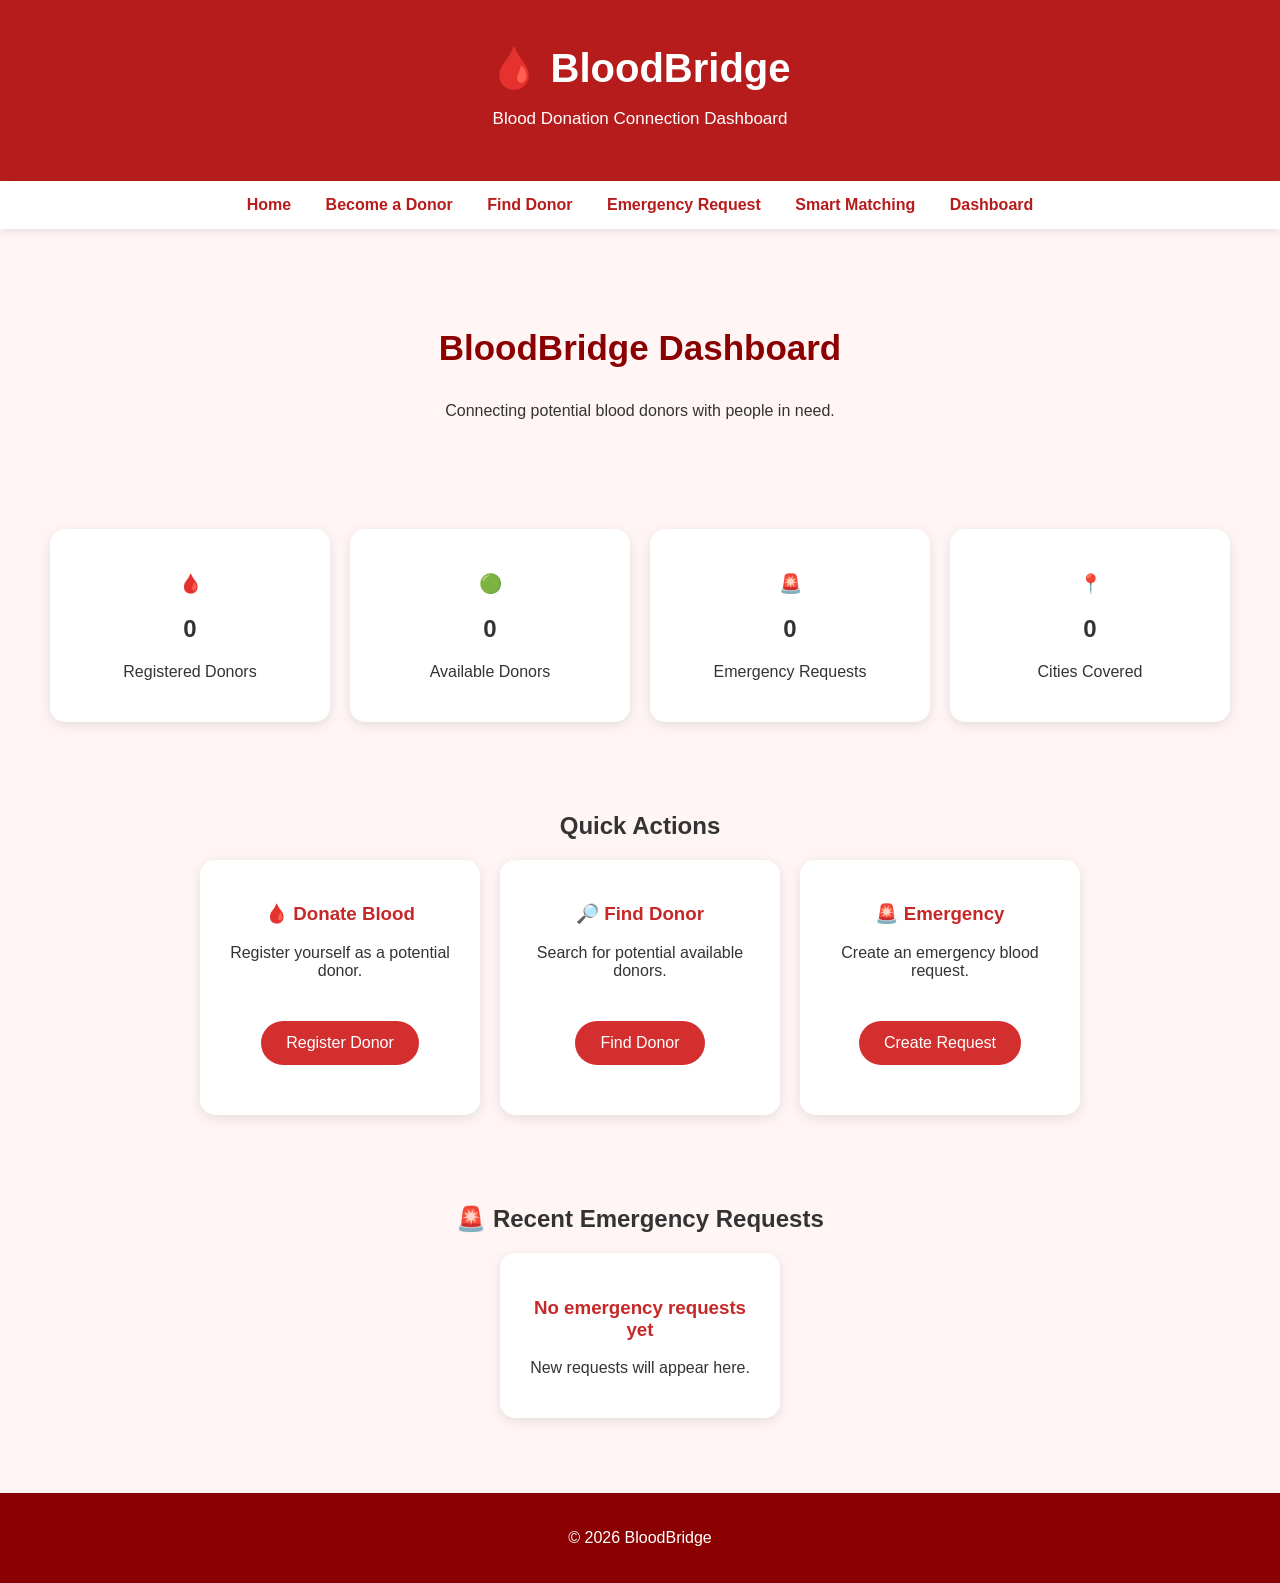
==== dashboard.html @ d3eb9db5 "Add dashboard.html for BloodBridge application This file contains the HTML structure for the BloodBr" ====
<!DOCTYPE html>
<html lang="en">

<head>

    <meta charset="UTF-8">

    <meta name="viewport" content="width=device-width, initial-scale=1.0">

    <title>Dashboard | BloodBridge</title>

    <link rel="stylesheet" href="style.css">

</head>

<body>

<header>

    <h1>🩸 BloodBridge</h1>

    <p>Blood Donation Connection Dashboard</p>

</header>


<nav>

    <a href="index.html">Home</a>

    <a href="register.html">Become a Donor</a>

    <a href="search.html">Find Donor</a>

    <a href="request.html">Emergency Request</a>

    <a href="matching.html">Smart Matching</a>

    <a href="dashboard.html">Dashboard</a>

</nav>


<section class="hero">

    <h2>BloodBridge Dashboard</h2>

    <p>
        Connecting potential blood donors with people in need.
    </p>

</section>


<!-- STATISTICS -->

<section>

    <div class="cards">

        <div class="card">

            <h3>🩸</h3>

            <h2 id="totalDonors">
                0
            </h2>

            <p>
                Registered Donors
            </p>

        </div>


        <div class="card">

            <h3>🟢</h3>

            <h2 id="availableDonors">
                0
            </h2>

            <p>
                Available Donors
            </p>

        </div>


        <div class="card">

            <h3>🚨</h3>

            <h2 id="totalRequests">
                0
            </h2>

            <p>
                Emergency Requests
            </p>

        </div>


        <div class="card">

            <h3>📍</h3>

            <h2 id="totalCities">
                0
            </h2>

            <p>
                Cities Covered
            </p>

        </div>

    </div>

</section>



<!-- QUICK ACTIONS -->

<section>

    <h2>
        Quick Actions
    </h2>


    <div class="cards">

        <div class="card">

            <h3>
                🩸 Donate Blood
            </h3>

            <p>
                Register yourself as a potential donor.
            </p>

            <a class="button"
               href="register.html">

                Register Donor

            </a>

        </div>



        <div class="card">

            <h3>
                🔎 Find Donor
            </h3>

            <p>
                Search for potential available donors.
            </p>

            <a class="button"
               href="search.html">

                Find Donor

            </a>

        </div>



        <div class="card">

            <h3>
                🚨 Emergency
            </h3>

            <p>
                Create an emergency blood request.
            </p>

            <a class="button"
               href="request.html">

                Create Request

            </a>

        </div>

    </div>

</section>



<!-- RECENT REQUESTS -->

<section>

    <h2>
        🚨 Recent Emergency Requests
    </h2>

    <div id="recentRequests"
         class="cards">

    </div>

</section>



<footer>

    <p>
        © 2026 BloodBridge
    </p>

</footer>



<script>


// Get donor data

const donors =
    JSON.parse(
        localStorage.getItem(
            "bloodbridgeDonors"
        )
    ) || [];



// Get emergency requests

const requests =
    JSON.parse(
        localStorage.getItem(
            "bloodbridgeRequests"
        )
    ) || [];



// Total donors

document.getElementById(
    "totalDonors"
).textContent =
    donors.length;



// Available donors

const available =
    donors.filter(function(donor) {

        return donor.availability ===
            "Available";

    });



document.getElementById(
    "availableDonors"
).textContent =
    available.length;



// Total requests

document.getElementById(
    "totalRequests"
).textContent =
    requests.length;



// Find unique cities

const cities =
    new Set();



donors.forEach(function(donor) {

    if (donor.city) {

        cities.add(
            donor.city
        );

    }

});



document.getElementById(
    "totalCities"
).textContent =
    cities.size;



// Recent requests

const recent =
    document.getElementById(
        "recentRequests"
    );



if (requests.length === 0) {

    recent.innerHTML = `

        <div class="card">

            <h3>
                No emergency requests yet
            </h3>

            <p>
                New requests will appear here.
            </p>

        </div>

    `;

}


else {

    requests
        .slice(-5)
        .reverse()
        .forEach(function(request) {

            recent.innerHTML += `

                <div class="card">

                    <h3>
                        🚨 ${request.bloodGroup}
                        Blood Required
                    </h3>

                    <p>
                        <strong>
                            Location:
                        </strong>

                        ${request.city},
                        ${request.state}

                    </p>

                    <p>
                        <strong>
                            Hospital:
                        </strong>

                        ${request.hospital}
                    </p>

                    <p>
                        <strong>
                            Units:
                        </strong>

                        ${request.units}
                    </p>

                    <p>
                        <strong>
                            Urgency:
                        </strong>

                        ${request.urgency}
                    </p>

                </div>

            `;

        });

}

</script>


</body>

</html>
---- style.css ----
* {
    box-sizing: border-box;
}

body {
    margin: 0;
    font-family: Arial, sans-serif;
    background: #fff5f5;
    color: #333;
}


/* HEADER */

header {
    background: #b71c1c;
    color: white;
    text-align: center;
    padding: 35px 20px;
}

header h1 {
    font-size: 40px;
    margin: 10px;
}

header p {
    font-size: 17px;
}


/* NAVIGATION */

nav {
    background: white;
    padding: 15px;
    text-align: center;
    box-shadow: 0 2px 8px rgba(0, 0, 0, 0.1);
}

nav a {
    text-decoration: none;
    color: #b71c1c;
    margin: 0 15px;
    font-weight: bold;
}

nav a:hover {
    color: #8b0000;
}


/* HOME HERO */

.hero {
    text-align: center;
    padding: 70px 20px;
}

.hero h2 {
    font-size: 35px;
    color: #8b0000;
}

.hero p {
    max-width: 600px;
    margin: auto;
    line-height: 1.7;
}


/* BUTTON */

.button {
    display: inline-block;
    margin: 25px 8px;
    padding: 13px 25px;
    background: #d32f2f;
    color: white;
    text-decoration: none;
    border-radius: 25px;
    border: none;
    cursor: pointer;
}

.button:hover {
    background: #8b0000;
}


/* CARDS */

section {
    padding: 35px 20px;
    text-align: center;
}

.cards {
    display: flex;
    justify-content: center;
    gap: 20px;
    flex-wrap: wrap;
}

.card {
    background: white;
    width: 280px;
    padding: 25px;
    border-radius: 15px;

    box-shadow:
        0 3px 12px rgba(0, 0, 0, 0.1);
}

.card h3 {
    color: #c62828;
}


/* REGISTRATION FORM */

.form-section {
    max-width: 650px;
    margin: 50px auto;
    padding: 35px;

    background: white;

    border-radius: 18px;

    box-shadow:
        0 4px 15px rgba(0, 0, 0, 0.12);
}

.form-section h2 {
    color: #b71c1c;
    text-align: center;
    font-size: 28px;
}

.form-intro {
    text-align: center;
    color: #666;
    margin-bottom: 25px;
}


/* FORM */

form {
    display: flex;
    flex-direction: column;
}

label {
    margin-top: 18px;
    margin-bottom: 7px;
    font-weight: bold;
    color: #444;
}

input,
select {
    width: 100%;

    padding: 13px;

    border: 1px solid #ccc;

    border-radius: 8px;

    font-size: 16px;

    background: white;
}

input:focus,
select:focus {
    outline: none;

    border-color: #d32f2f;

    box-shadow:
        0 0 0 2px rgba(211, 47, 47, 0.1);
}


/* SUBMIT BUTTON */

button {
    margin-top: 30px;

    padding: 14px;

    border: none;

    border-radius: 25px;

    background: #d32f2f;

    color: white;

    font-size: 16px;

    font-weight: bold;

    cursor: pointer;
}

button:hover {
    background: #8b0000;
}


/* FOOTER */

footer {
    background: #8b0000;

    color: white;

    text-align: center;

    padding: 20px;

    margin-top: 40px;
}


/* MOBILE */

@media (max-width: 600px) {

    header h1 {
        font-size: 30px;
    }

    nav a {
        display: block;

        margin: 10px 0;
    }

    .hero {
        padding: 45px 15px;
    }

    .hero h2 {
        font-size: 27px;
    }

    .form-section {
        margin: 25px 15px;

        padding: 25px 20px;
    }

    .button {
        display: block;

        margin: 15px auto;

        max-width: 250px;
    }
    }
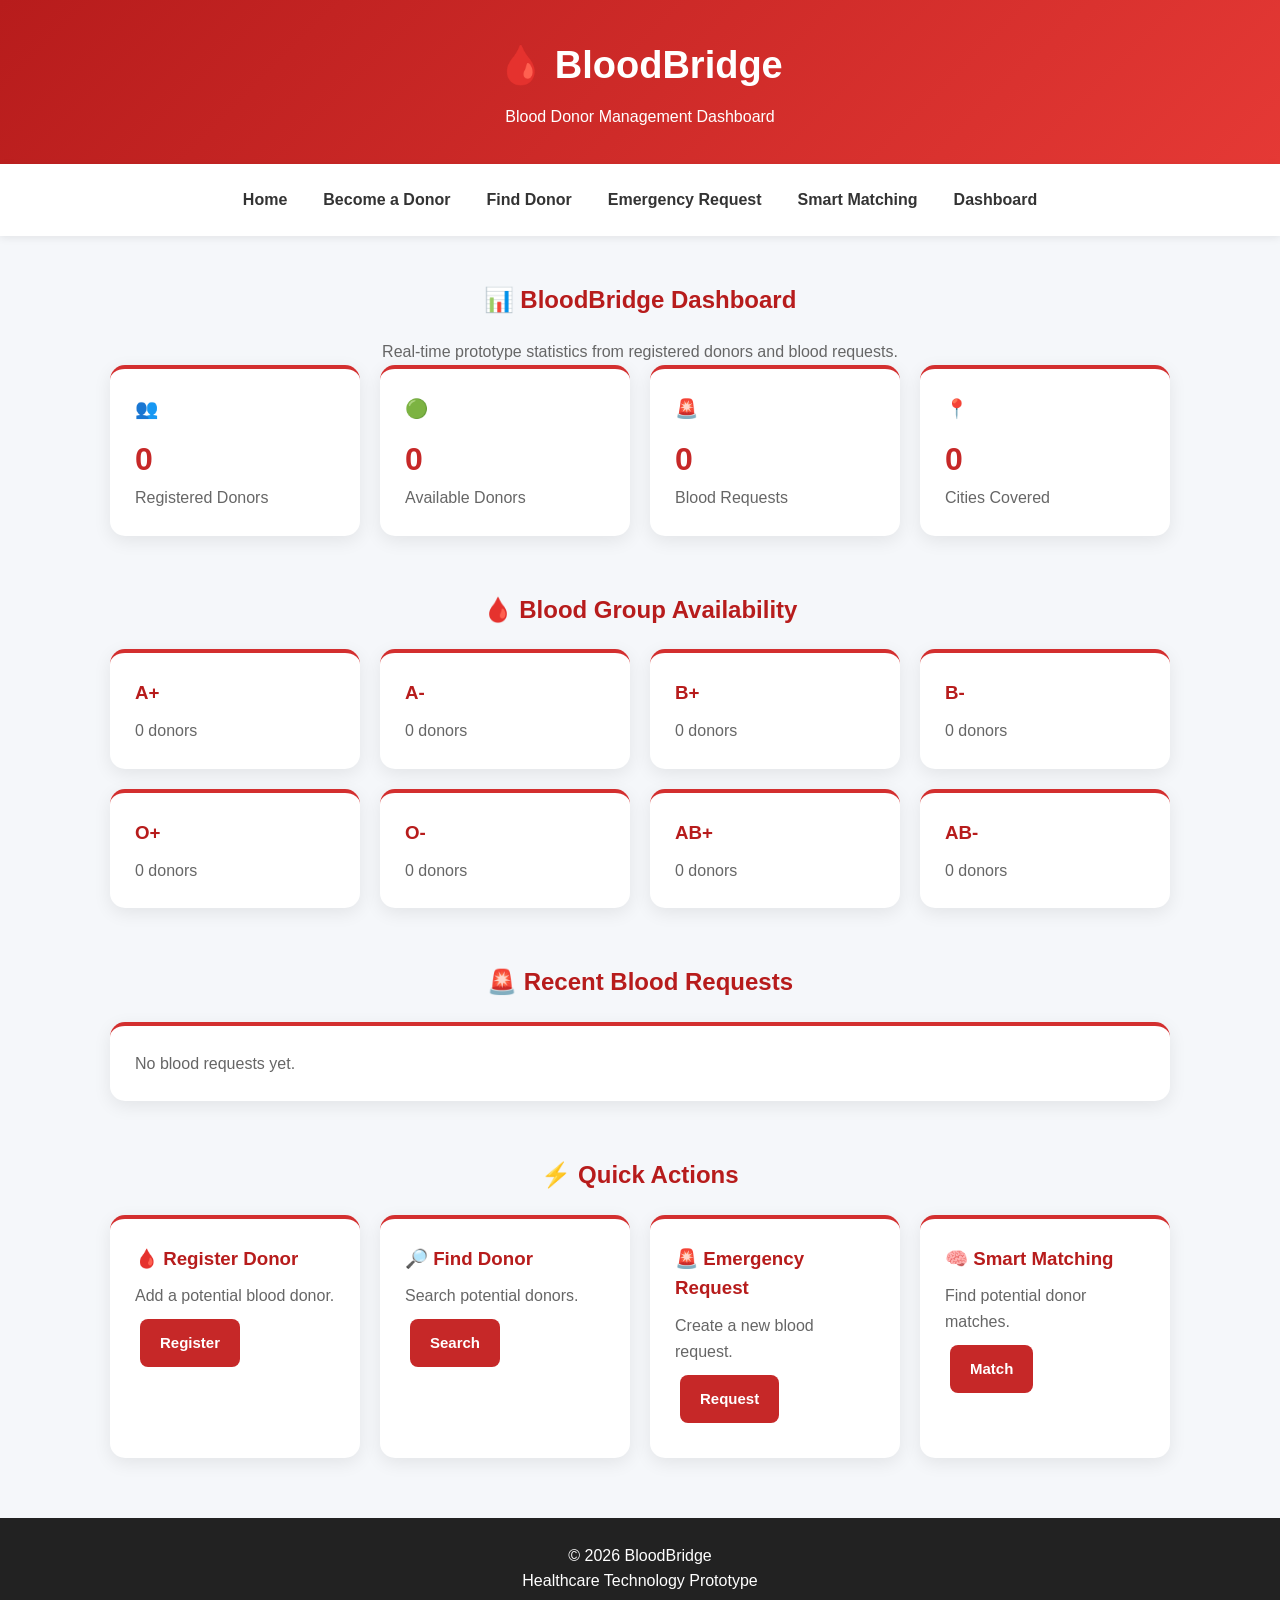
==== commit f7afc8ec: "Refactor dashboard layout and content Updated titles, navigation links, and section headings for cla" ====
--- a/dashboard.html
+++ b/dashboard.html
@@ -5,62 +5,90 @@
 
     <meta charset="UTF-8">
 
-    <meta name="viewport" content="width=device-width, initial-scale=1.0">
-
-    <title>Dashboard | BloodBridge</title>
-
-    <link rel="stylesheet" href="style.css">
+    <meta name="viewport"
+          content="width=device-width, initial-scale=1.0">
+
+    <title>BloodBridge | Dashboard</title>
+
+    <link rel="stylesheet"
+          href="style.css">
 
 </head>
 
+
 <body>
 
+
+<!-- HEADER -->
+
 <header>
 
     <h1>🩸 BloodBridge</h1>
 
-    <p>Blood Donation Connection Dashboard</p>
+    <p>
+        Blood Donor Management Dashboard
+    </p>
 
 </header>
 
 
+
+<!-- NAVIGATION -->
+
 <nav>
 
     <a href="index.html">Home</a>
 
-    <a href="register.html">Become a Donor</a>
-
-    <a href="search.html">Find Donor</a>
-
-    <a href="request.html">Emergency Request</a>
-
-    <a href="matching.html">Smart Matching</a>
-
-    <a href="dashboard.html">Dashboard</a>
+    <a href="register.html">
+        Become a Donor
+    </a>
+
+    <a href="search.html">
+        Find Donor
+    </a>
+
+    <a href="request.html">
+        Emergency Request
+    </a>
+
+    <a href="matching.html">
+        Smart Matching
+    </a>
+
+    <a href="dashboard.html">
+        Dashboard
+    </a>
 
 </nav>
 
 
-<section class="hero">
-
-    <h2>BloodBridge Dashboard</h2>
-
-    <p>
-        Connecting potential blood donors with people in need.
+
+<!-- DASHBOARD -->
+
+<section>
+
+    <h2>
+        📊 BloodBridge Dashboard
+    </h2>
+
+
+    <p style="text-align:center; color:#666;">
+        Real-time prototype statistics
+        from registered donors and blood requests.
     </p>
 
-</section>
-
-
-<!-- STATISTICS -->
-
-<section>
+
+
+    <!-- STATISTICS -->
 
     <div class="cards">
 
-        <div class="card">
-
-            <h3>🩸</h3>
+
+        <div class="card">
+
+            <h3>
+                👥
+            </h3>
 
             <h2 id="totalDonors">
                 0
@@ -73,9 +101,12 @@
         </div>
 
 
-        <div class="card">
-
-            <h3>🟢</h3>
+
+        <div class="card">
+
+            <h3>
+                🟢
+            </h3>
 
             <h2 id="availableDonors">
                 0
@@ -88,24 +119,30 @@
         </div>
 
 
-        <div class="card">
-
-            <h3>🚨</h3>
+
+        <div class="card">
+
+            <h3>
+                🚨
+            </h3>
 
             <h2 id="totalRequests">
                 0
             </h2>
 
             <p>
-                Emergency Requests
-            </p>
-
-        </div>
-
-
-        <div class="card">
-
-            <h3>📍</h3>
+                Blood Requests
+            </p>
+
+        </div>
+
+
+
+        <div class="card">
+
+            <h3>
+                📍
+            </h3>
 
             <h2 id="totalCities">
                 0
@@ -123,31 +160,184 @@
 
 
 
+<!-- BLOOD GROUP STATISTICS -->
+
+<section>
+
+    <h2>
+        🩸 Blood Group Availability
+    </h2>
+
+
+    <div class="cards">
+
+
+        <div class="card">
+
+            <h3>
+                A+
+            </h3>
+
+            <p id="aPositive">
+                0 donors
+            </p>
+
+        </div>
+
+
+
+        <div class="card">
+
+            <h3>
+                A-
+            </h3>
+
+            <p id="aNegative">
+                0 donors
+            </p>
+
+        </div>
+
+
+
+        <div class="card">
+
+            <h3>
+                B+
+            </h3>
+
+            <p id="bPositive">
+                0 donors
+            </p>
+
+        </div>
+
+
+
+        <div class="card">
+
+            <h3>
+                B-
+            </h3>
+
+            <p id="bNegative">
+                0 donors
+            </p>
+
+        </div>
+
+
+
+        <div class="card">
+
+            <h3>
+                O+
+            </h3>
+
+            <p id="oPositive">
+                0 donors
+            </p>
+
+        </div>
+
+
+
+        <div class="card">
+
+            <h3>
+                O-
+            </h3>
+
+            <p id="oNegative">
+                0 donors
+            </p>
+
+        </div>
+
+
+
+        <div class="card">
+
+            <h3>
+                AB+
+            </h3>
+
+            <p id="abPositive">
+                0 donors
+            </p>
+
+        </div>
+
+
+
+        <div class="card">
+
+            <h3>
+                AB-
+            </h3>
+
+            <p id="abNegative">
+                0 donors
+            </p>
+
+        </div>
+
+    </div>
+
+</section>
+
+
+
+<!-- RECENT REQUESTS -->
+
+<section>
+
+    <h2>
+        🚨 Recent Blood Requests
+    </h2>
+
+    <div id="recentRequests">
+
+        <div class="card">
+
+            <p>
+                No blood requests yet.
+            </p>
+
+        </div>
+
+    </div>
+
+</section>
+
+
+
 <!-- QUICK ACTIONS -->
 
 <section>
 
     <h2>
-        Quick Actions
+        ⚡ Quick Actions
     </h2>
 
 
     <div class="cards">
 
-        <div class="card">
-
-            <h3>
-                🩸 Donate Blood
-            </h3>
-
-            <p>
-                Register yourself as a potential donor.
+
+        <div class="card">
+
+            <h3>
+                🩸 Register Donor
+            </h3>
+
+            <p>
+                Add a potential blood donor.
             </p>
 
             <a class="button"
                href="register.html">
 
-                Register Donor
+                Register
 
             </a>
 
@@ -162,13 +352,13 @@
             </h3>
 
             <p>
-                Search for potential available donors.
+                Search potential donors.
             </p>
 
             <a class="button"
                href="search.html">
 
-                Find Donor
+                Search
 
             </a>
 
@@ -179,44 +369,50 @@
         <div class="card">
 
             <h3>
-                🚨 Emergency
-            </h3>
-
-            <p>
-                Create an emergency blood request.
+                🚨 Emergency Request
+            </h3>
+
+            <p>
+                Create a new blood request.
             </p>
 
             <a class="button"
                href="request.html">
 
-                Create Request
+                Request
 
             </a>
 
         </div>
 
+
+
+        <div class="card">
+
+            <h3>
+                🧠 Smart Matching
+            </h3>
+
+            <p>
+                Find potential donor matches.
+            </p>
+
+            <a class="button"
+               href="matching.html">
+
+                Match
+
+            </a>
+
+        </div>
+
     </div>
 
 </section>
 
 
 
-<!-- RECENT REQUESTS -->
-
-<section>
-
-    <h2>
-        🚨 Recent Emergency Requests
-    </h2>
-
-    <div id="recentRequests"
-         class="cards">
-
-    </div>
-
-</section>
-
-
+<!-- FOOTER -->
 
 <footer>
 
@@ -224,121 +420,134 @@
         © 2026 BloodBridge
     </p>
 
+    <p>
+        Healthcare Technology Prototype
+    </p>
+
 </footer>
 
 
 
+<!-- JAVASCRIPT -->
+
 <script>
 
 
-// Get donor data
+/* GET DATA */
 
 const donors =
     JSON.parse(
-        localStorage.getItem(
-            "bloodbridgeDonors"
-        )
+        localStorage.getItem("bloodbridgeDonors")
     ) || [];
 
-
-
-// Get emergency requests
 
 const requests =
     JSON.parse(
-        localStorage.getItem(
-            "bloodbridgeRequests"
-        )
+        localStorage.getItem("bloodbridgeRequests")
     ) || [];
 
 
 
-// Total donors
-
-document.getElementById(
-    "totalDonors"
-).textContent =
-    donors.length;
-
-
-
-// Available donors
+/* BASIC STATISTICS */
+
+document.getElementById("totalDonors")
+    .textContent = donors.length;
+
 
 const available =
-    donors.filter(function(donor) {
-
-        return donor.availability ===
-            "Available";
-
-    });
-
-
-
-document.getElementById(
-    "availableDonors"
-).textContent =
-    available.length;
-
-
-
-// Total requests
-
-document.getElementById(
-    "totalRequests"
-).textContent =
-    requests.length;
-
-
-
-// Find unique cities
-
-const cities =
-    new Set();
-
-
-
-donors.forEach(function(donor) {
+    donors.filter(
+        donor =>
+        donor.availability === "Available"
+    );
+
+
+document.getElementById("availableDonors")
+    .textContent = available.length;
+
+
+document.getElementById("totalRequests")
+    .textContent = requests.length;
+
+
+
+/* UNIQUE CITIES */
+
+const cities = new Set();
+
+
+donors.forEach(donor => {
 
     if (donor.city) {
 
-        cities.add(
-            donor.city
-        );
+        cities.add(donor.city);
 
     }
 
 });
 
 
-
-document.getElementById(
-    "totalCities"
-).textContent =
-    cities.size;
-
-
-
-// Recent requests
-
-const recent =
+document.getElementById("totalCities")
+    .textContent = cities.size;
+
+
+
+/* BLOOD GROUP COUNTS */
+
+const groups = {
+
+    "A+": "aPositive",
+    "A-": "aNegative",
+
+    "B+": "bPositive",
+    "B-": "bNegative",
+
+    "O+": "oPositive",
+    "O-": "oNegative",
+
+    "AB+": "abPositive",
+    "AB-": "abNegative"
+
+};
+
+
+
+Object.keys(groups).forEach(group => {
+
+    const count =
+        donors.filter(
+            donor =>
+            donor.bloodGroup === group
+        ).length;
+
+    document.getElementById(
+        groups[group]
+    ).textContent =
+        count + " donor" +
+        (count !== 1 ? "s" : "");
+
+});
+
+
+
+/* RECENT REQUESTS */
+
+const requestContainer =
     document.getElementById(
         "recentRequests"
     );
 
 
+requestContainer.innerHTML = "";
+
 
 if (requests.length === 0) {
 
-    recent.innerHTML = `
-
-        <div class="card">
-
-            <h3>
-                No emergency requests yet
-            </h3>
-
-            <p>
-                New requests will appear here.
+    requestContainer.innerHTML = `
+
+        <div class="card">
+
+            <p>
+                No blood requests yet.
             </p>
 
         </div>
@@ -350,59 +559,75 @@
 
 else {
 
-    requests
-        .slice(-5)
-        .reverse()
-        .forEach(function(request) {
-
-            recent.innerHTML += `
-
-                <div class="card">
-
-                    <h3>
-                        🚨 ${request.bloodGroup}
-                        Blood Required
-                    </h3>
-
-                    <p>
-                        <strong>
-                            Location:
-                        </strong>
-
-                        ${request.city},
-                        ${request.state}
-
-                    </p>
-
-                    <p>
-                        <strong>
-                            Hospital:
-                        </strong>
-
-                        ${request.hospital}
-                    </p>
-
-                    <p>
-                        <strong>
-                            Units:
-                        </strong>
-
-                        ${request.units}
-                    </p>
-
-                    <p>
-                        <strong>
-                            Urgency:
-                        </strong>
-
-                        ${request.urgency}
-                    </p>
-
-                </div>
-
-            `;
-
-        });
+    const recent =
+        requests.slice(-5).reverse();
+
+
+    recent.forEach(request => {
+
+        const card =
+            document.createElement("div");
+
+        card.className = "card";
+
+
+        card.innerHTML = `
+
+            <h3>
+                🚨 ${request.patientName || "Blood Request"}
+            </h3>
+
+            <p>
+                <strong>
+                    Blood Group:
+                </strong>
+
+                ${request.bloodGroup}
+            </p>
+
+
+            <p>
+                <strong>
+                    Location:
+                </strong>
+
+                ${request.city},
+                ${request.state}
+            </p>
+
+
+            <p>
+                <strong>
+                    Hospital:
+                </strong>
+
+                ${request.hospital}
+            </p>
+
+
+            <p>
+                <strong>
+                    Units Required:
+                </strong>
+
+                ${request.units}
+            </p>
+
+
+            <p>
+                <strong>
+                    Urgency:
+                </strong>
+
+                ${request.urgency}
+            </p>
+
+        `;
+
+
+        requestContainer.appendChild(card);
+
+    });
 
 }
 
@@ -411,4 +636,4 @@
 
 </body>
 
-</html>
+        </html>
--- a/style.css
+++ b/style.css
@@ -1,229 +1,224 @@
 * {
     box-sizing: border-box;
+    margin: 0;
+    padding: 0;
 }
 
 body {
-    margin: 0;
     font-family: Arial, sans-serif;
-    background: #fff5f5;
-    color: #333;
+    background: #f5f7fa;
+    color: #222;
+    line-height: 1.6;
 }
 
 
 /* HEADER */
 
 header {
-    background: #b71c1c;
+    background: linear-gradient(135deg, #b71c1c, #e53935);
     color: white;
     text-align: center;
     padding: 35px 20px;
 }
 
 header h1 {
-    font-size: 40px;
-    margin: 10px;
+    font-size: 38px;
+    margin-bottom: 8px;
 }
 
 header p {
-    font-size: 17px;
+    font-size: 16px;
 }
 
 
 /* NAVIGATION */
 
 nav {
-    background: white;
-    padding: 15px;
-    text-align: center;
-    box-shadow: 0 2px 8px rgba(0, 0, 0, 0.1);
+    background: #ffffff;
+    display: flex;
+    justify-content: center;
+    flex-wrap: wrap;
+    gap: 8px;
+    padding: 14px;
+    box-shadow: 0 2px 8px rgba(0, 0, 0, 0.08);
 }
 
 nav a {
     text-decoration: none;
-    color: #b71c1c;
-    margin: 0 15px;
+    color: #333;
+    padding: 9px 14px;
+    border-radius: 20px;
     font-weight: bold;
 }
 
 nav a:hover {
-    color: #8b0000;
-}
-
-
-/* HOME HERO */
+    background: #ffe5e5;
+    color: #c62828;
+}
+
+
+/* HERO */
 
 .hero {
-    text-align: center;
-    padding: 70px 20px;
+    max-width: 1000px;
+    margin: 35px auto;
+    padding: 55px 25px;
+    text-align: center;
+    background: white;
+    border-radius: 18px;
+    box-shadow: 0 5px 20px rgba(0, 0, 0, 0.08);
 }
 
 .hero h2 {
-    font-size: 35px;
-    color: #8b0000;
+    font-size: 34px;
+    color: #b71c1c;
+    margin-bottom: 15px;
 }
 
 .hero p {
-    max-width: 600px;
+    max-width: 650px;
     margin: auto;
-    line-height: 1.7;
-}
-
-
-/* BUTTON */
-
-.button {
+    color: #666;
+}
+
+
+/* BUTTONS */
+
+.button,
+button {
     display: inline-block;
-    margin: 25px 8px;
-    padding: 13px 25px;
-    background: #d32f2f;
+    background: #c62828;
     color: white;
+    border: none;
+    padding: 12px 20px;
+    margin: 10px 5px;
+    border-radius: 8px;
     text-decoration: none;
-    border-radius: 25px;
-    border: none;
     cursor: pointer;
-}
-
-.button:hover {
-    background: #8b0000;
+    font-size: 15px;
+    font-weight: bold;
+}
+
+.button:hover,
+button:hover {
+    background: #8e0000;
+}
+
+
+/* SECTIONS */
+
+section {
+    max-width: 1100px;
+    margin: 35px auto;
+    padding: 10px 20px;
+}
+
+section > h2 {
+    text-align: center;
+    color: #b71c1c;
+    margin-bottom: 20px;
 }
 
 
 /* CARDS */
 
-section {
-    padding: 35px 20px;
-    text-align: center;
-}
-
 .cards {
-    display: flex;
-    justify-content: center;
+    display: grid;
+    grid-template-columns:
+        repeat(auto-fit, minmax(220px, 1fr));
+
     gap: 20px;
-    flex-wrap: wrap;
 }
 
 .card {
     background: white;
-    width: 280px;
     padding: 25px;
     border-radius: 15px;
 
     box-shadow:
-        0 3px 12px rgba(0, 0, 0, 0.1);
+        0 5px 18px rgba(0, 0, 0, 0.08);
+
+    border-top: 4px solid #d32f2f;
 }
 
 .card h3 {
-    color: #c62828;
-}
-
-
-/* REGISTRATION FORM */
+    color: #b71c1c;
+    margin-bottom: 10px;
+}
+
+.card p {
+    color: #666;
+}
+
+
+/* FORM */
 
 .form-section {
     max-width: 650px;
-    margin: 50px auto;
+    margin: 40px auto;
+    background: white;
     padding: 35px;
-
-    background: white;
-
     border-radius: 18px;
 
     box-shadow:
-        0 4px 15px rgba(0, 0, 0, 0.12);
+        0 5px 20px rgba(0, 0, 0, 0.08);
 }
 
 .form-section h2 {
     color: #b71c1c;
     text-align: center;
-    font-size: 28px;
-}
-
-.form-intro {
+    margin-bottom: 10px;
+}
+
+.form-section > p {
     text-align: center;
     color: #666;
     margin-bottom: 25px;
 }
 
 
-/* FORM */
-
-form {
-    display: flex;
-    flex-direction: column;
-}
+/* INPUTS */
 
 label {
+    display: block;
     margin-top: 18px;
-    margin-bottom: 7px;
+    margin-bottom: 6px;
     font-weight: bold;
-    color: #444;
 }
 
 input,
 select {
     width: 100%;
-
-    padding: 13px;
-
-    border: 1px solid #ccc;
-
+    padding: 12px;
+    border: 1px solid #ddd;
     border-radius: 8px;
-
-    font-size: 16px;
-
-    background: white;
+    font-size: 15px;
+    outline: none;
 }
 
 input:focus,
 select:focus {
-    outline: none;
-
     border-color: #d32f2f;
-
-    box-shadow:
-        0 0 0 2px rgba(211, 47, 47, 0.1);
-}
-
-
-/* SUBMIT BUTTON */
-
-button {
-    margin-top: 30px;
-
-    padding: 14px;
-
-    border: none;
-
-    border-radius: 25px;
-
-    background: #d32f2f;
-
+    box-shadow: 0 0 0 3px rgba(211, 47, 47, 0.1);
+}
+
+
+/* DASHBOARD NUMBERS */
+
+.card h2 {
+    font-size: 32px;
+    color: #c62828;
+}
+
+
+/* FOOTER */
+
+footer {
+    margin-top: 50px;
+    background: #222;
     color: white;
-
-    font-size: 16px;
-
-    font-weight: bold;
-
-    cursor: pointer;
-}
-
-button:hover {
-    background: #8b0000;
-}
-
-
-/* FOOTER */
-
-footer {
-    background: #8b0000;
-
-    color: white;
-
-    text-align: center;
-
-    padding: 20px;
-
-    margin-top: 40px;
+    text-align: center;
+    padding: 25px;
 }
 
 
@@ -232,34 +227,29 @@
 @media (max-width: 600px) {
 
     header h1 {
-        font-size: 30px;
+        font-size: 28px;
+    }
+
+    nav {
+        flex-direction: column;
+        align-items: stretch;
     }
 
     nav a {
-        display: block;
-
-        margin: 10px 0;
-    }
-
-    .hero {
-        padding: 45px 15px;
+        text-align: center;
     }
 
     .hero h2 {
-        font-size: 27px;
+        font-size: 25px;
     }
 
     .form-section {
-        margin: 25px 15px;
-
+        margin: 20px 15px;
         padding: 25px 20px;
     }
 
-    .button {
-        display: block;
-
-        margin: 15px auto;
-
-        max-width: 250px;
-    }
-    }
+    section {
+        padding: 10px 15px;
+    }
+
+            }
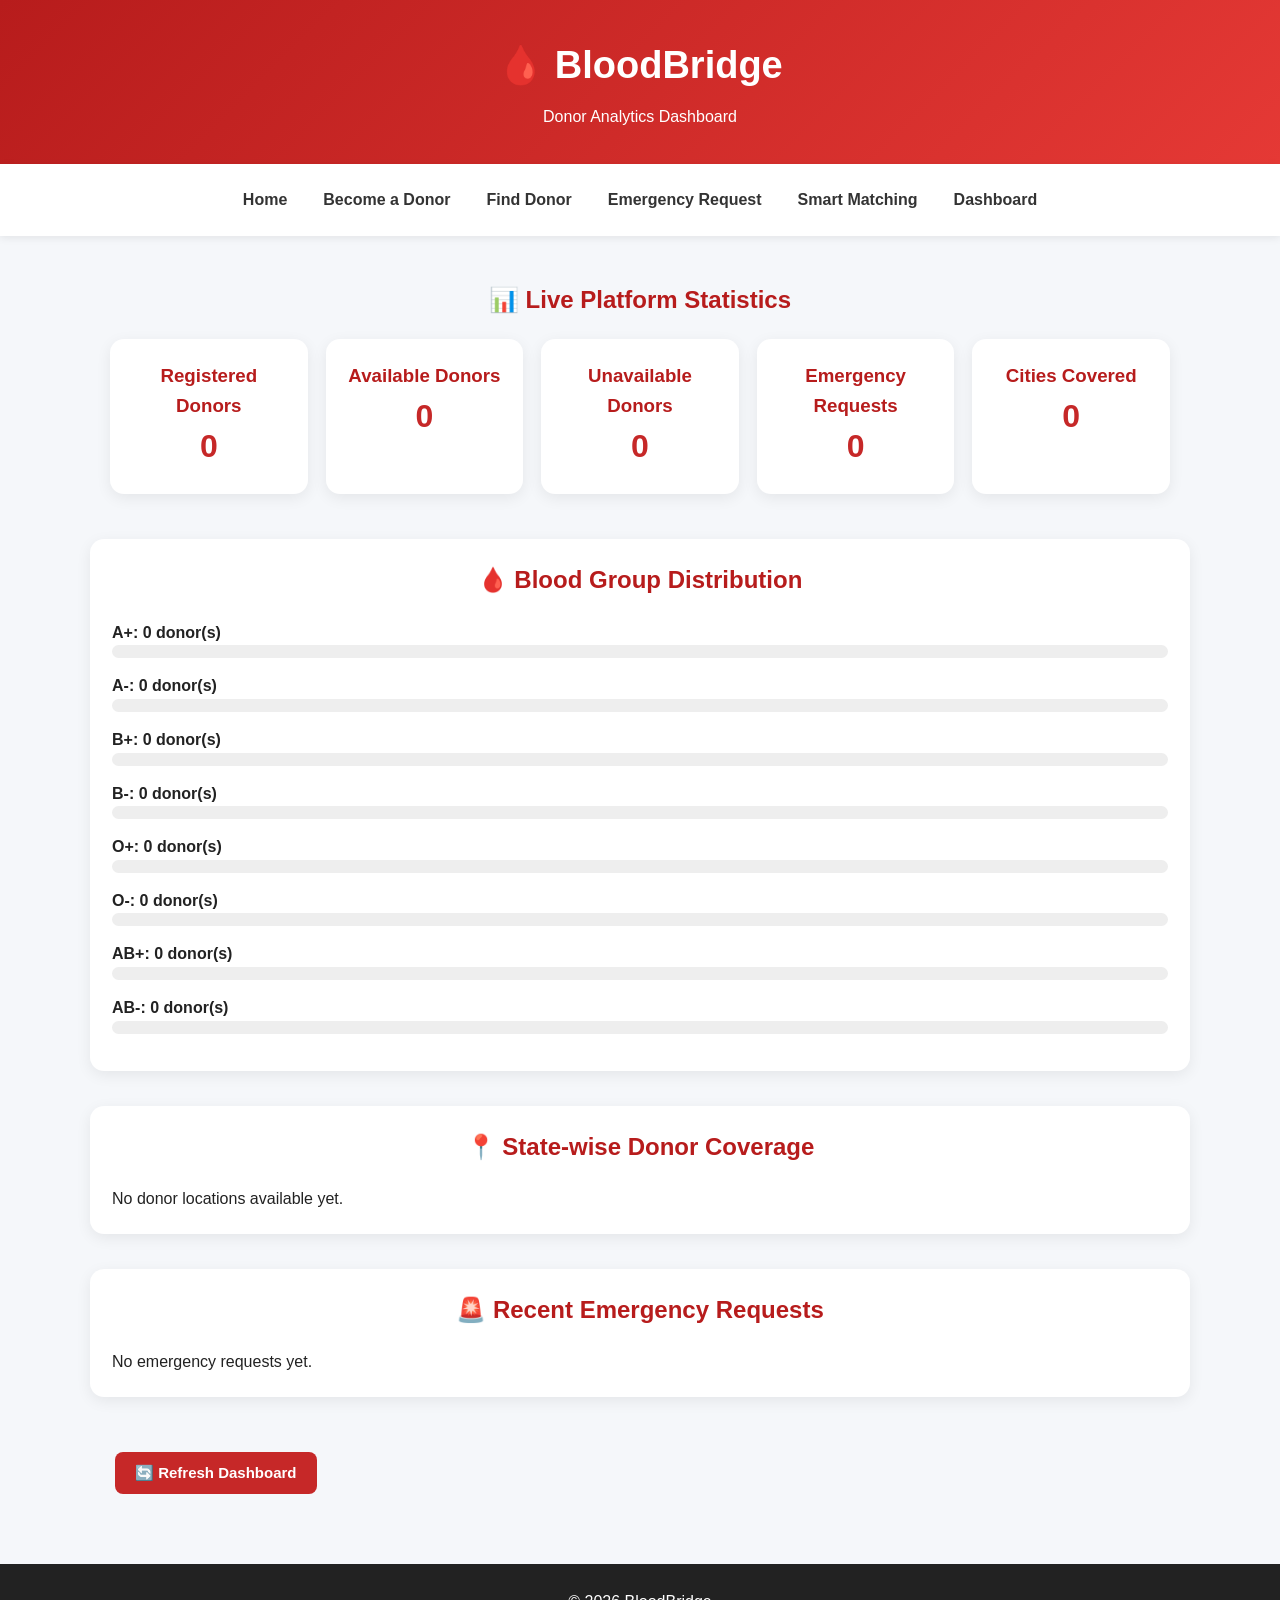
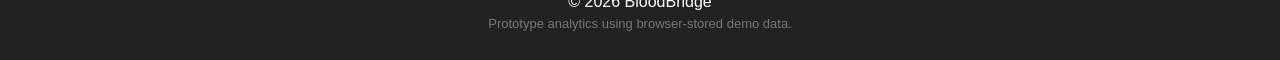
==== commit 17a292e3: "Revamp dashboard with new analytics and styles Updated the dashboard layout and added new statistics" ====
--- a/dashboard.html
+++ b/dashboard.html
@@ -1,639 +1,240 @@
+
 <!DOCTYPE html>
 <html lang="en">
-
 <head>
-
     <meta charset="UTF-8">
-
-    <meta name="viewport"
-          content="width=device-width, initial-scale=1.0">
-
-    <title>BloodBridge | Dashboard</title>
-
-    <link rel="stylesheet"
-          href="style.css">
-
+    <meta name="viewport" content="width=device-width, initial-scale=1.0">
+    <title>BloodBridge Analytics</title>
+    <link rel="stylesheet" href="style.css">
+    <style>
+        .stats-grid {
+            display: grid;
+            grid-template-columns: repeat(auto-fit,minmax(180px,1fr));
+            gap: 18px;
+        }
+        .stat-card {
+            background: white;
+            padding: 22px;
+            border-radius: 14px;
+            box-shadow: 0 4px 15px rgba(0,0,0,.07);
+            text-align: center;
+        }
+        .stat-card h3 { color: #b71c1c; }
+        .stat-number {
+            font-size: 32px;
+            font-weight: bold;
+            color: #c62828;
+        }
+        .bar-row {
+            margin: 15px 0;
+        }
+        .bar-track {
+            height: 13px;
+            background: #eee;
+            border-radius: 10px;
+            overflow: hidden;
+        }
+        .bar-fill {
+            height: 100%;
+            background: #d32f2f;
+            border-radius: 10px;
+        }
+        .analytics-card {
+            background: white;
+            padding: 22px;
+            border-radius: 14px;
+            margin-top: 22px;
+            box-shadow: 0 4px 15px rgba(0,0,0,.07);
+        }
+        .small-note {
+            color: #777;
+            font-size: 13px;
+        }
+    </style>
 </head>
 
-
 <body>
 
-
-<!-- HEADER -->
-
 <header>
-
     <h1>🩸 BloodBridge</h1>
-
-    <p>
-        Blood Donor Management Dashboard
-    </p>
-
+    <p>Donor Analytics Dashboard</p>
 </header>
 
-
-
-<!-- NAVIGATION -->
-
 <nav>
-
     <a href="index.html">Home</a>
-
-    <a href="register.html">
-        Become a Donor
-    </a>
-
-    <a href="search.html">
-        Find Donor
-    </a>
-
-    <a href="request.html">
-        Emergency Request
-    </a>
-
-    <a href="matching.html">
-        Smart Matching
-    </a>
-
-    <a href="dashboard.html">
-        Dashboard
-    </a>
-
+    <a href="register.html">Become a Donor</a>
+    <a href="search.html">Find Donor</a>
+    <a href="request.html">Emergency Request</a>
+    <a href="matching.html">Smart Matching</a>
+    <a href="dashboard.html">Dashboard</a>
 </nav>
 
-
-
-<!-- DASHBOARD -->
-
 <section>
-
-    <h2>
-        📊 BloodBridge Dashboard
-    </h2>
-
-
-    <p style="text-align:center; color:#666;">
-        Real-time prototype statistics
-        from registered donors and blood requests.
-    </p>
-
-
-
-    <!-- STATISTICS -->
-
-    <div class="cards">
-
-
-        <div class="card">
-
-            <h3>
-                👥
-            </h3>
-
-            <h2 id="totalDonors">
-                0
-            </h2>
-
-            <p>
-                Registered Donors
-            </p>
-
-        </div>
-
-
-
-        <div class="card">
-
-            <h3>
-                🟢
-            </h3>
-
-            <h2 id="availableDonors">
-                0
-            </h2>
-
-            <p>
-                Available Donors
-            </p>
-
-        </div>
-
-
-
-        <div class="card">
-
-            <h3>
-                🚨
-            </h3>
-
-            <h2 id="totalRequests">
-                0
-            </h2>
-
-            <p>
-                Blood Requests
-            </p>
-
-        </div>
-
-
-
-        <div class="card">
-
-            <h3>
-                📍
-            </h3>
-
-            <h2 id="totalCities">
-                0
-            </h2>
-
-            <p>
-                Cities Covered
-            </p>
-
+    <h2>📊 Live Platform Statistics</h2>
+
+    <div class="stats-grid">
+
+        <div class="stat-card">
+            <h3>Registered Donors</h3>
+            <div class="stat-number" id="totalDonors">0</div>
+        </div>
+
+        <div class="stat-card">
+            <h3>Available Donors</h3>
+            <div class="stat-number" id="availableDonors">0</div>
+        </div>
+
+        <div class="stat-card">
+            <h3>Unavailable Donors</h3>
+            <div class="stat-number" id="unavailableDonors">0</div>
+        </div>
+
+        <div class="stat-card">
+            <h3>Emergency Requests</h3>
+            <div class="stat-number" id="totalRequests">0</div>
+        </div>
+
+        <div class="stat-card">
+            <h3>Cities Covered</h3>
+            <div class="stat-number" id="totalCities">0</div>
         </div>
 
     </div>
-
-</section>
-
-
-
-<!-- BLOOD GROUP STATISTICS -->
+</section>
+
+<section class="analytics-card">
+    <h2>🩸 Blood Group Distribution</h2>
+    <div id="bloodChart"></div>
+</section>
+
+<section class="analytics-card">
+    <h2>📍 State-wise Donor Coverage</h2>
+    <div id="stateChart"></div>
+</section>
+
+<section class="analytics-card">
+    <h2>🚨 Recent Emergency Requests</h2>
+    <div id="recentRequests"></div>
+</section>
 
 <section>
-
-    <h2>
-        🩸 Blood Group Availability
-    </h2>
-
-
-    <div class="cards">
-
-
-        <div class="card">
-
-            <h3>
-                A+
-            </h3>
-
-            <p id="aPositive">
-                0 donors
-            </p>
-
-        </div>
-
-
-
-        <div class="card">
-
-            <h3>
-                A-
-            </h3>
-
-            <p id="aNegative">
-                0 donors
-            </p>
-
-        </div>
-
-
-
-        <div class="card">
-
-            <h3>
-                B+
-            </h3>
-
-            <p id="bPositive">
-                0 donors
-            </p>
-
-        </div>
-
-
-
-        <div class="card">
-
-            <h3>
-                B-
-            </h3>
-
-            <p id="bNegative">
-                0 donors
-            </p>
-
-        </div>
-
-
-
-        <div class="card">
-
-            <h3>
-                O+
-            </h3>
-
-            <p id="oPositive">
-                0 donors
-            </p>
-
-        </div>
-
-
-
-        <div class="card">
-
-            <h3>
-                O-
-            </h3>
-
-            <p id="oNegative">
-                0 donors
-            </p>
-
-        </div>
-
-
-
-        <div class="card">
-
-            <h3>
-                AB+
-            </h3>
-
-            <p id="abPositive">
-                0 donors
-            </p>
-
-        </div>
-
-
-
-        <div class="card">
-
-            <h3>
-                AB-
-            </h3>
-
-            <p id="abNegative">
-                0 donors
-            </p>
-
-        </div>
-
-    </div>
-
-</section>
-
-
-
-<!-- RECENT REQUESTS -->
-
-<section>
-
-    <h2>
-        🚨 Recent Blood Requests
-    </h2>
-
-    <div id="recentRequests">
-
-        <div class="card">
-
-            <p>
-                No blood requests yet.
-            </p>
-
-        </div>
-
-    </div>
-
-</section>
-
-
-
-<!-- QUICK ACTIONS -->
-
-<section>
-
-    <h2>
-        ⚡ Quick Actions
-    </h2>
-
-
-    <div class="cards">
-
-
-        <div class="card">
-
-            <h3>
-                🩸 Register Donor
-            </h3>
-
-            <p>
-                Add a potential blood donor.
-            </p>
-
-            <a class="button"
-               href="register.html">
-
-                Register
-
-            </a>
-
-        </div>
-
-
-
-        <div class="card">
-
-            <h3>
-                🔎 Find Donor
-            </h3>
-
-            <p>
-                Search potential donors.
-            </p>
-
-            <a class="button"
-               href="search.html">
-
-                Search
-
-            </a>
-
-        </div>
-
-
-
-        <div class="card">
-
-            <h3>
-                🚨 Emergency Request
-            </h3>
-
-            <p>
-                Create a new blood request.
-            </p>
-
-            <a class="button"
-               href="request.html">
-
-                Request
-
-            </a>
-
-        </div>
-
-
-
-        <div class="card">
-
-            <h3>
-                🧠 Smart Matching
-            </h3>
-
-            <p>
-                Find potential donor matches.
-            </p>
-
-            <a class="button"
-               href="matching.html">
-
-                Match
-
-            </a>
-
-        </div>
-
-    </div>
-
-</section>
-
-
-
-<!-- FOOTER -->
+    <button onclick="loadDashboard()">🔄 Refresh Dashboard</button>
+</section>
 
 <footer>
-
-    <p>
-        © 2026 BloodBridge
-    </p>
-
-    <p>
-        Healthcare Technology Prototype
-    </p>
-
+    <p>© 2026 BloodBridge</p>
+    <p class="small-note">Prototype analytics using browser-stored demo data.</p>
 </footer>
 
-
-
-<!-- JAVASCRIPT -->
-
 <script>
-
-
-/* GET DATA */
-
-const donors =
-    JSON.parse(
+function loadDashboard() {
+
+    const donors = JSON.parse(
         localStorage.getItem("bloodbridgeDonors")
     ) || [];
 
-
-const requests =
-    JSON.parse(
+    const requests = JSON.parse(
         localStorage.getItem("bloodbridgeRequests")
     ) || [];
 
-
-
-/* BASIC STATISTICS */
-
-document.getElementById("totalDonors")
-    .textContent = donors.length;
-
-
-const available =
-    donors.filter(
-        donor =>
-        donor.availability === "Available"
+    const available = donors.filter(
+        d => String(d.availability || "").trim().toLowerCase() === "available"
     );
 
-
-document.getElementById("availableDonors")
-    .textContent = available.length;
-
-
-document.getElementById("totalRequests")
-    .textContent = requests.length;
-
-
-
-/* UNIQUE CITIES */
-
-const cities = new Set();
-
-
-donors.forEach(donor => {
-
-    if (donor.city) {
-
-        cities.add(donor.city);
-
+    const unavailable = donors.length - available.length;
+
+    const cities = new Set(
+        donors.map(d => String(d.city || "").trim().toLowerCase())
+              .filter(Boolean)
+    );
+
+    document.getElementById("totalDonors").textContent = donors.length;
+    document.getElementById("availableDonors").textContent = available.length;
+    document.getElementById("unavailableDonors").textContent = unavailable;
+    document.getElementById("totalRequests").textContent = requests.length;
+    document.getElementById("totalCities").textContent = cities.size;
+
+    // Blood group chart
+    const groups = ["A+","A-","B+","B-","O+","O-","AB+","AB-"];
+    const chart = document.getElementById("bloodChart");
+
+    chart.innerHTML = "";
+
+    groups.forEach(group => {
+
+        const count = donors.filter(
+            d => String(d.bloodGroup || "").trim().toUpperCase() === group
+        ).length;
+
+        const percent = donors.length
+            ? (count / donors.length) * 100
+            : 0;
+
+        chart.innerHTML += `
+            <div class="bar-row">
+                <strong>${group}: ${count} donor(s)</strong>
+                <div class="bar-track">
+                    <div class="bar-fill" style="width:${percent}%"></div>
+                </div>
+            </div>
+        `;
+    });
+
+    // State coverage
+    const stateCounts = {};
+
+    donors.forEach(d => {
+        const state = String(d.state || "").trim();
+        if (state) {
+            stateCounts[state] = (stateCounts[state] || 0) + 1;
+        }
+    });
+
+    const stateChart = document.getElementById("stateChart");
+    stateChart.innerHTML = "";
+
+    const stateEntries = Object.entries(stateCounts);
+
+    if (stateEntries.length === 0) {
+        stateChart.innerHTML = "<p>No donor locations available yet.</p>";
+    } else {
+        stateEntries.forEach(([state, count]) => {
+            stateChart.innerHTML += `
+                <div class="bar-row">
+                    <strong>${state}: ${count} donor(s)</strong>
+                    <div class="bar-track">
+                        <div class="bar-fill"
+                             style="width:${(count / donors.length) * 100}%"></div>
+                    </div>
+                </div>
+            `;
+        });
     }
 
-});
-
-
-document.getElementById("totalCities")
-    .textContent = cities.size;
-
-
-
-/* BLOOD GROUP COUNTS */
-
-const groups = {
-
-    "A+": "aPositive",
-    "A-": "aNegative",
-
-    "B+": "bPositive",
-    "B-": "bNegative",
-
-    "O+": "oPositive",
-    "O-": "oNegative",
-
-    "AB+": "abPositive",
-    "AB-": "abNegative"
-
-};
-
-
-
-Object.keys(groups).forEach(group => {
-
-    const count =
-        donors.filter(
-            donor =>
-            donor.bloodGroup === group
-        ).length;
-
-    document.getElementById(
-        groups[group]
-    ).textContent =
-        count + " donor" +
-        (count !== 1 ? "s" : "");
-
-});
-
-
-
-/* RECENT REQUESTS */
-
-const requestContainer =
-    document.getElementById(
-        "recentRequests"
-    );
-
-
-requestContainer.innerHTML = "";
-
-
-if (requests.length === 0) {
-
-    requestContainer.innerHTML = `
-
-        <div class="card">
-
-            <p>
-                No blood requests yet.
-            </p>
-
-        </div>
-
-    `;
-
+    // Recent requests
+    const recent = document.getElementById("recentRequests");
+    recent.innerHTML = "";
+
+    if (requests.length === 0) {
+        recent.innerHTML = "<p>No emergency requests yet.</p>";
+    } else {
+        requests.slice(-5).reverse().forEach(request => {
+            recent.innerHTML += `
+                <div class="card">
+                    <h3>🚨 ${request.patientName || "Emergency Request"}</h3>
+                    <p>Blood Group: ${request.bloodGroup || "Not specified"}</p>
+                    <p>Location: ${request.city || ""}, ${request.state || ""}</p>
+                    <p>Urgency: ${request.urgency || "Not specified"}</p>
+                    <p class="small-note">${request.date || ""}</p>
+                </div>
+            `;
+        });
+    }
 }
 
-
-else {
-
-    const recent =
-        requests.slice(-5).reverse();
-
-
-    recent.forEach(request => {
-
-        const card =
-            document.createElement("div");
-
-        card.className = "card";
-
-
-        card.innerHTML = `
-
-            <h3>
-                🚨 ${request.patientName || "Blood Request"}
-            </h3>
-
-            <p>
-                <strong>
-                    Blood Group:
-                </strong>
-
-                ${request.bloodGroup}
-            </p>
-
-
-            <p>
-                <strong>
-                    Location:
-                </strong>
-
-                ${request.city},
-                ${request.state}
-            </p>
-
-
-            <p>
-                <strong>
-                    Hospital:
-                </strong>
-
-                ${request.hospital}
-            </p>
-
-
-            <p>
-                <strong>
-                    Units Required:
-                </strong>
-
-                ${request.units}
-            </p>
-
-
-            <p>
-                <strong>
-                    Urgency:
-                </strong>
-
-                ${request.urgency}
-            </p>
-
-        `;
-
-
-        requestContainer.appendChild(card);
-
-    });
-
-}
-
+loadDashboard();
 </script>
 
-
 </body>
-
-        </html>
+    </html>
+    
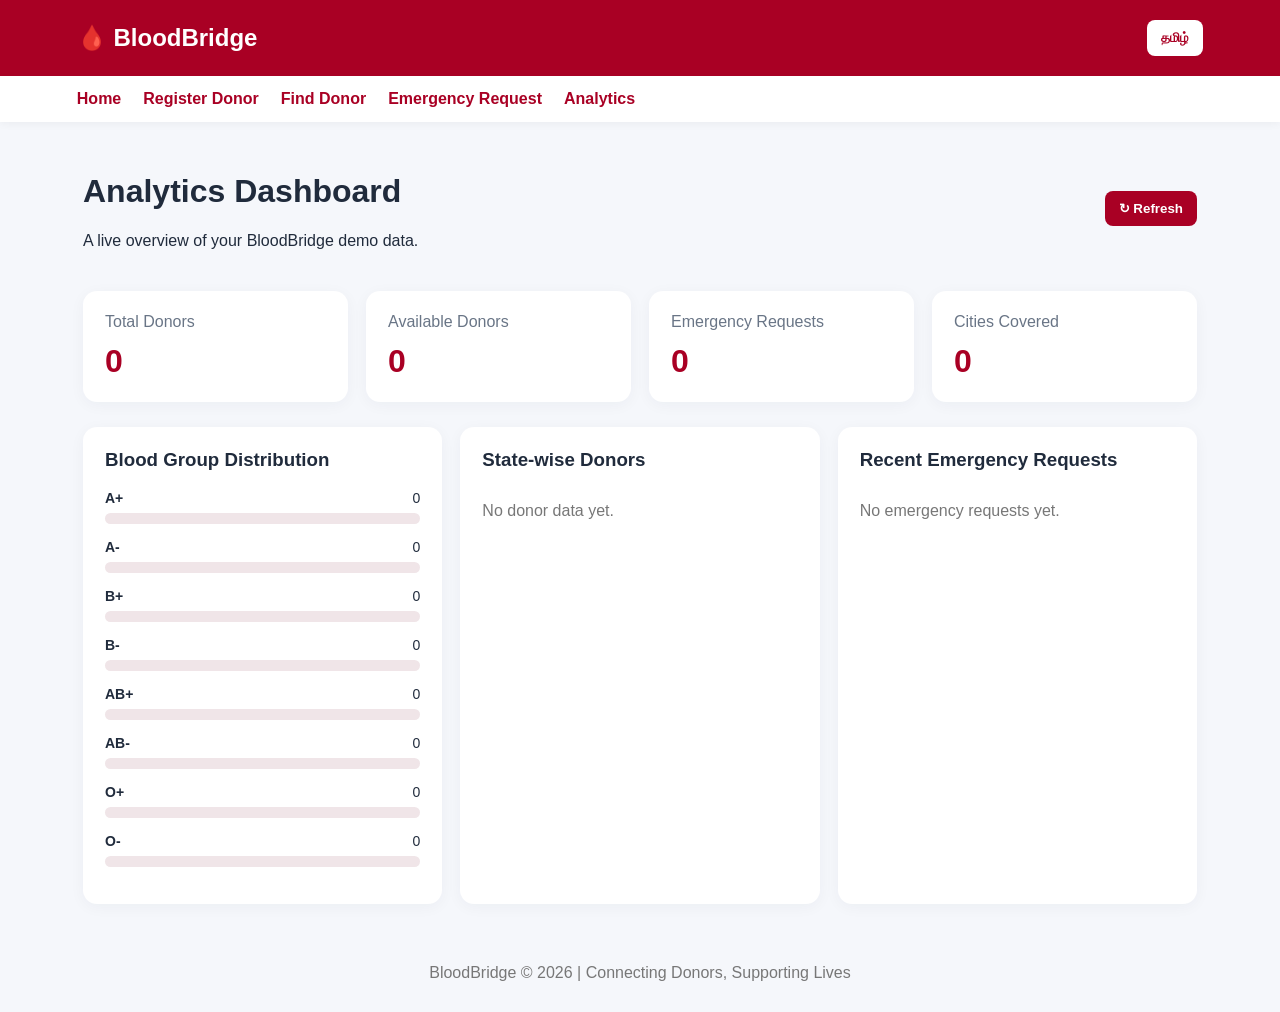
==== commit 668b0b11: "Refactor dashboard layout and styling" ====
--- a/dashboard.html
+++ b/dashboard.html
@@ -2,239 +2,157 @@
 <!DOCTYPE html>
 <html lang="en">
 <head>
-    <meta charset="UTF-8">
-    <meta name="viewport" content="width=device-width, initial-scale=1.0">
-    <title>BloodBridge Analytics</title>
-    <link rel="stylesheet" href="style.css">
-    <style>
-        .stats-grid {
-            display: grid;
-            grid-template-columns: repeat(auto-fit,minmax(180px,1fr));
-            gap: 18px;
-        }
-        .stat-card {
-            background: white;
-            padding: 22px;
-            border-radius: 14px;
-            box-shadow: 0 4px 15px rgba(0,0,0,.07);
-            text-align: center;
-        }
-        .stat-card h3 { color: #b71c1c; }
-        .stat-number {
-            font-size: 32px;
-            font-weight: bold;
-            color: #c62828;
-        }
-        .bar-row {
-            margin: 15px 0;
-        }
-        .bar-track {
-            height: 13px;
-            background: #eee;
-            border-radius: 10px;
-            overflow: hidden;
-        }
-        .bar-fill {
-            height: 100%;
-            background: #d32f2f;
-            border-radius: 10px;
-        }
-        .analytics-card {
-            background: white;
-            padding: 22px;
-            border-radius: 14px;
-            margin-top: 22px;
-            box-shadow: 0 4px 15px rgba(0,0,0,.07);
-        }
-        .small-note {
-            color: #777;
-            font-size: 13px;
-        }
-    </style>
+<meta charset="UTF-8">
+<meta name="viewport" content="width=device-width, initial-scale=1.0">
+<title>BloodBridge | Analytics</title>
+<style>
+*{box-sizing:border-box}
+body{margin:0;font-family:Arial,sans-serif;background:#f5f7fb;color:#202b3c}
+header{background:#a90024;color:white;padding:20px 6%;display:flex;justify-content:space-between;align-items:center;flex-wrap:wrap;gap:12px}
+header h2{margin:0}
+nav{background:white;padding:14px 6%;display:flex;gap:22px;flex-wrap:wrap;box-shadow:0 2px 8px #0000000b}
+nav a{color:#a90024;text-decoration:none;font-weight:bold}
+main{max-width:1150px;margin:30px auto;padding:0 18px}
+.top{display:flex;justify-content:space-between;align-items:center;flex-wrap:wrap;gap:12px}
+select{padding:10px;border:1px solid #ddd;border-radius:8px;background:white}
+.cards{display:grid;grid-template-columns:repeat(auto-fit,minmax(190px,1fr));gap:18px;margin:25px 0}
+.card,.panel{background:white;padding:22px;border-radius:14px;box-shadow:0 3px 15px #18243b0b}
+.card p{color:#697586;margin:0}
+.number{font-size:32px;font-weight:bold;color:#a90024;margin-top:12px}
+.grid{display:grid;grid-template-columns:repeat(auto-fit,minmax(280px,1fr));gap:18px}
+.panel h3{margin-top:0}
+.barrow{margin:15px 0}
+.barlabel{display:flex;justify-content:space-between;margin-bottom:7px;font-size:14px}
+.track{height:11px;background:#f0e5e8;border-radius:20px;overflow:hidden}
+.fill{height:100%;background:#c51d42;border-radius:20px}
+.item{padding:12px 0;border-bottom:1px solid #eee;font-size:14px}
+.empty{color:#777;padding:12px 0}
+footer{text-align:center;color:#777;padding:30px}
+button{background:white;color:#a90024;border:0;border-radius:8px;padding:10px 14px;font-weight:bold}
+</style>
 </head>
-
 <body>
 
 <header>
-    <h1>🩸 BloodBridge</h1>
-    <p>Donor Analytics Dashboard</p>
+<h2>🩸 BloodBridge</h2>
+<button onclick="toggleLanguage()" id="langBtn">தமிழ்</button>
 </header>
 
 <nav>
-    <a href="index.html">Home</a>
-    <a href="register.html">Become a Donor</a>
-    <a href="search.html">Find Donor</a>
-    <a href="request.html">Emergency Request</a>
-    <a href="matching.html">Smart Matching</a>
-    <a href="dashboard.html">Dashboard</a>
+<a href="index.html" data-en="Home" data-ta="முகப்பு">Home</a>
+<a href="register.html" data-en="Register Donor" data-ta="நன்கொடையாளர் பதிவு">Register Donor</a>
+<a href="search.html" data-en="Find Donor" data-ta="நன்கொடையாளர் தேடல்">Find Donor</a>
+<a href="request.html" data-en="Emergency Request" data-ta="அவசர கோரிக்கை">Emergency Request</a>
+<a href="dashboard.html" data-en="Analytics" data-ta="புள்ளிவிவரங்கள்">Analytics</a>
 </nav>
 
-<section>
-    <h2>📊 Live Platform Statistics</h2>
+<main>
+<div class="top">
+<div>
+<h1 data-en="Analytics Dashboard" data-ta="புள்ளிவிவர பலகை">Analytics Dashboard</h1>
+<p data-en="A live overview of your BloodBridge demo data."
+data-ta="BloodBridge மாதிரி தரவுகளின் நேரடி கண்ணோட்டம்.">
+A live overview of your BloodBridge demo data.
+</p>
+</div>
+<button onclick="loadDashboard()" style="background:#a90024;color:white"
+data-en="↻ Refresh" data-ta="↻ புதுப்பிக்க">↻ Refresh</button>
+</div>
 
-    <div class="stats-grid">
-
-        <div class="stat-card">
-            <h3>Registered Donors</h3>
-            <div class="stat-number" id="totalDonors">0</div>
-        </div>
-
-        <div class="stat-card">
-            <h3>Available Donors</h3>
-            <div class="stat-number" id="availableDonors">0</div>
-        </div>
-
-        <div class="stat-card">
-            <h3>Unavailable Donors</h3>
-            <div class="stat-number" id="unavailableDonors">0</div>
-        </div>
-
-        <div class="stat-card">
-            <h3>Emergency Requests</h3>
-            <div class="stat-number" id="totalRequests">0</div>
-        </div>
-
-        <div class="stat-card">
-            <h3>Cities Covered</h3>
-            <div class="stat-number" id="totalCities">0</div>
-        </div>
-
-    </div>
+<section class="cards">
+<div class="card"><p data-en="Total Donors" data-ta="மொத்த நன்கொடையாளர்கள்">Total Donors</p><div class="number" id="total">0</div></div>
+<div class="card"><p data-en="Available Donors" data-ta="கிடைக்கக்கூடிய நன்கொடையாளர்கள்">Available Donors</p><div class="number" id="available">0</div></div>
+<div class="card"><p data-en="Emergency Requests" data-ta="அவசர கோரிக்கைகள்">Emergency Requests</p><div class="number" id="requests">0</div></div>
+<div class="card"><p data-en="Cities Covered" data-ta="உள்ளடக்கப்பட்ட நகரங்கள்">Cities Covered</p><div class="number" id="cities">0</div></div>
 </section>
 
-<section class="analytics-card">
-    <h2>🩸 Blood Group Distribution</h2>
-    <div id="bloodChart"></div>
+<div class="grid">
+<section class="panel">
+<h3 data-en="Blood Group Distribution" data-ta="இரத்த வகை விநியோகம்">Blood Group Distribution</h3>
+<div id="bloodChart"></div>
 </section>
 
-<section class="analytics-card">
-    <h2>📍 State-wise Donor Coverage</h2>
-    <div id="stateChart"></div>
+<section class="panel">
+<h3 data-en="State-wise Donors" data-ta="மாநில வாரியான நன்கொடையாளர்கள்">State-wise Donors</h3>
+<div id="stateChart"></div>
 </section>
 
-<section class="analytics-card">
-    <h2>🚨 Recent Emergency Requests</h2>
-    <div id="recentRequests"></div>
+<section class="panel">
+<h3 data-en="Recent Emergency Requests" data-ta="சமீபத்திய அவசர கோரிக்கைகள்">Recent Emergency Requests</h3>
+<div id="recent"></div>
 </section>
+</div>
+</main>
 
-<section>
-    <button onclick="loadDashboard()">🔄 Refresh Dashboard</button>
-</section>
-
-<footer>
-    <p>© 2026 BloodBridge</p>
-    <p class="small-note">Prototype analytics using browser-stored demo data.</p>
-</footer>
+<footer>BloodBridge © 2026 | Connecting Donors, Supporting Lives</footer>
 
 <script>
-function loadDashboard() {
+let language = "en";
 
-    const donors = JSON.parse(
-        localStorage.getItem("bloodbridgeDonors")
-    ) || [];
+function toggleLanguage(){
+ language = language === "en" ? "ta" : "en";
+ document.querySelectorAll("[data-en]").forEach(el=>{
+   el.textContent = el.getAttribute("data-" + language);
+ });
+ document.getElementById("langBtn").textContent =
+   language === "en" ? "தமிழ்" : "English";
+}
 
-    const requests = JSON.parse(
-        localStorage.getItem("bloodbridgeRequests")
-    ) || [];
+function loadDashboard(){
+ const donors = JSON.parse(localStorage.getItem("bloodbridgeDonors") || "[]");
+ const requests = JSON.parse(localStorage.getItem("bloodbridgeRequests") || "[]");
 
-    const available = donors.filter(
-        d => String(d.availability || "").trim().toLowerCase() === "available"
-    );
+ const available = donors.filter(d =>
+   String(d.availability || "").trim().toLowerCase() === "available"
+ );
 
-    const unavailable = donors.length - available.length;
+ document.getElementById("total").textContent = donors.length;
+ document.getElementById("available").textContent = available.length;
+ document.getElementById("requests").textContent = requests.length;
 
-    const cities = new Set(
-        donors.map(d => String(d.city || "").trim().toLowerCase())
-              .filter(Boolean)
-    );
+ const citySet = new Set(donors.map(d=>d.city).filter(Boolean));
+ document.getElementById("cities").textContent = citySet.size;
 
-    document.getElementById("totalDonors").textContent = donors.length;
-    document.getElementById("availableDonors").textContent = available.length;
-    document.getElementById("unavailableDonors").textContent = unavailable;
-    document.getElementById("totalRequests").textContent = requests.length;
-    document.getElementById("totalCities").textContent = cities.size;
+ const groups = ["A+","A-","B+","B-","AB+","AB-","O+","O-"];
+ const maxGroup = Math.max(1,...groups.map(g=>
+   donors.filter(d=>String(d.bloodGroup || "").toUpperCase()===g).length
+ ));
 
-    // Blood group chart
-    const groups = ["A+","A-","B+","B-","O+","O-","AB+","AB-"];
-    const chart = document.getElementById("bloodChart");
+ document.getElementById("bloodChart").innerHTML = groups.map(g=>{
+   const count = donors.filter(d=>
+     String(d.bloodGroup || "").toUpperCase()===g
+   ).length;
+   return `<div class="barrow">
+     <div class="barlabel"><b>${g}</b><span>${count}</span></div>
+     <div class="track"><div class="fill" style="width:${count/maxGroup*100}%"></div></div>
+   </div>`;
+ }).join("");
 
-    chart.innerHTML = "";
+ const states = {};
+ donors.forEach(d=>{
+   if(d.state) states[d.state] = (states[d.state] || 0)+1;
+ });
+ const stateEntries = Object.entries(states);
+ const maxState = Math.max(1,...stateEntries.map(x=>x[1]));
 
-    groups.forEach(group => {
+ document.getElementById("stateChart").innerHTML =
+ stateEntries.length ? stateEntries.map(([name,count])=>`
+   <div class="barrow">
+     <div class="barlabel"><b>${name}</b><span>${count}</span></div>
+     <div class="track"><div class="fill" style="width:${count/maxState*100}%"></div></div>
+   </div>`).join("") : '<p class="empty">No donor data yet.</p>';
 
-        const count = donors.filter(
-            d => String(d.bloodGroup || "").trim().toUpperCase() === group
-        ).length;
-
-        const percent = donors.length
-            ? (count / donors.length) * 100
-            : 0;
-
-        chart.innerHTML += `
-            <div class="bar-row">
-                <strong>${group}: ${count} donor(s)</strong>
-                <div class="bar-track">
-                    <div class="bar-fill" style="width:${percent}%"></div>
-                </div>
-            </div>
-        `;
-    });
-
-    // State coverage
-    const stateCounts = {};
-
-    donors.forEach(d => {
-        const state = String(d.state || "").trim();
-        if (state) {
-            stateCounts[state] = (stateCounts[state] || 0) + 1;
-        }
-    });
-
-    const stateChart = document.getElementById("stateChart");
-    stateChart.innerHTML = "";
-
-    const stateEntries = Object.entries(stateCounts);
-
-    if (stateEntries.length === 0) {
-        stateChart.innerHTML = "<p>No donor locations available yet.</p>";
-    } else {
-        stateEntries.forEach(([state, count]) => {
-            stateChart.innerHTML += `
-                <div class="bar-row">
-                    <strong>${state}: ${count} donor(s)</strong>
-                    <div class="bar-track">
-                        <div class="bar-fill"
-                             style="width:${(count / donors.length) * 100}%"></div>
-                    </div>
-                </div>
-            `;
-        });
-    }
-
-    // Recent requests
-    const recent = document.getElementById("recentRequests");
-    recent.innerHTML = "";
-
-    if (requests.length === 0) {
-        recent.innerHTML = "<p>No emergency requests yet.</p>";
-    } else {
-        requests.slice(-5).reverse().forEach(request => {
-            recent.innerHTML += `
-                <div class="card">
-                    <h3>🚨 ${request.patientName || "Emergency Request"}</h3>
-                    <p>Blood Group: ${request.bloodGroup || "Not specified"}</p>
-                    <p>Location: ${request.city || ""}, ${request.state || ""}</p>
-                    <p>Urgency: ${request.urgency || "Not specified"}</p>
-                    <p class="small-note">${request.date || ""}</p>
-                </div>
-            `;
-        });
-    }
+ const recent = requests.slice(-5).reverse();
+ document.getElementById("recent").innerHTML =
+ recent.length ? recent.map(r=>`
+   <div class="item">
+     <b>${r.bloodGroup || "Blood group not specified"}</b><br>
+     ${r.city || "Location not specified"}, ${r.state || ""}<br>
+     <span style="color:#a90024">${r.urgency || "Request submitted"}</span>
+   </div>`).join("") : '<p class="empty">No emergency requests yet.</p>';
 }
 
 loadDashboard();
 </script>
-
 </body>
-    </html>
-    
+</html>
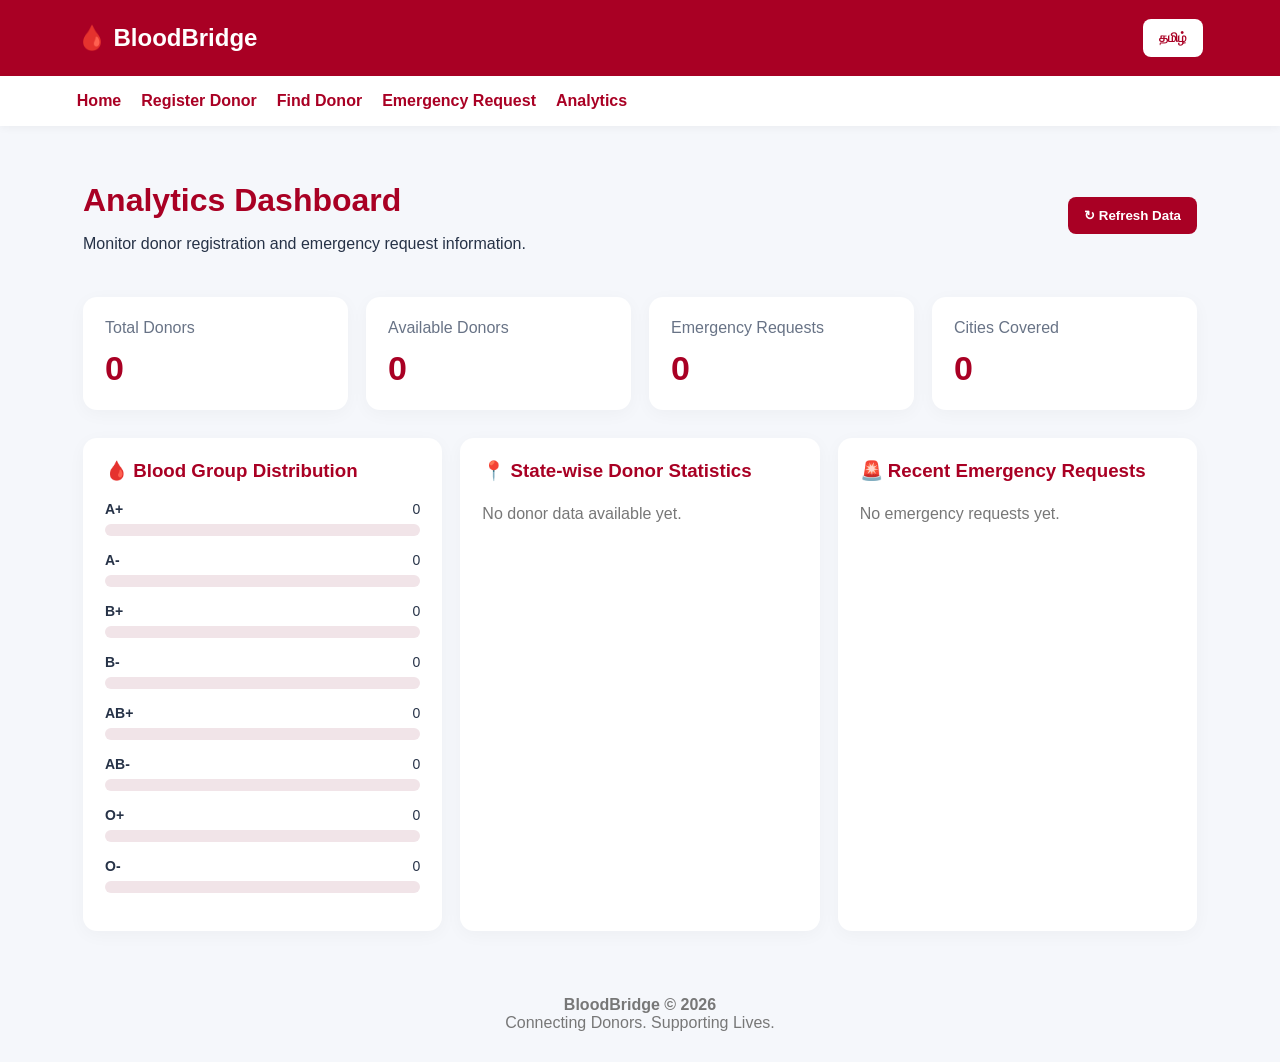
==== commit e3165405: "Revise dashboard layout and language features Updated dashboard title and improved styling for vario" ====
--- a/dashboard.html
+++ b/dashboard.html
@@ -4,38 +4,42 @@
 <head>
 <meta charset="UTF-8">
 <meta name="viewport" content="width=device-width, initial-scale=1.0">
-<title>BloodBridge | Analytics</title>
+<title>BloodBridge | Analytics Dashboard</title>
+
 <style>
 *{box-sizing:border-box}
-body{margin:0;font-family:Arial,sans-serif;background:#f5f7fb;color:#202b3c}
-header{background:#a90024;color:white;padding:20px 6%;display:flex;justify-content:space-between;align-items:center;flex-wrap:wrap;gap:12px}
+body{margin:0;font-family:Arial,sans-serif;background:#f5f7fb;color:#263247}
+header{background:#a90024;color:white;padding:19px 6%;display:flex;justify-content:space-between;align-items:center}
 header h2{margin:0}
-nav{background:white;padding:14px 6%;display:flex;gap:22px;flex-wrap:wrap;box-shadow:0 2px 8px #0000000b}
+button{cursor:pointer;border:0;border-radius:8px;padding:11px 16px;font-weight:bold}
+#language{background:white;color:#a90024}
+nav{background:white;padding:16px 6%;display:flex;gap:20px;flex-wrap:wrap;box-shadow:0 2px 8px #0000000b}
 nav a{color:#a90024;text-decoration:none;font-weight:bold}
-main{max-width:1150px;margin:30px auto;padding:0 18px}
-.top{display:flex;justify-content:space-between;align-items:center;flex-wrap:wrap;gap:12px}
-select{padding:10px;border:1px solid #ddd;border-radius:8px;background:white}
-.cards{display:grid;grid-template-columns:repeat(auto-fit,minmax(190px,1fr));gap:18px;margin:25px 0}
-.card,.panel{background:white;padding:22px;border-radius:14px;box-shadow:0 3px 15px #18243b0b}
-.card p{color:#697586;margin:0}
-.number{font-size:32px;font-weight:bold;color:#a90024;margin-top:12px}
+main{max-width:1150px;margin:35px auto;padding:0 18px}
+.top{display:flex;justify-content:space-between;align-items:center;flex-wrap:wrap;gap:15px}
+.top h1{color:#a90024;margin-bottom:8px}
+.refresh{background:#a90024;color:white}
+.cards{display:grid;grid-template-columns:repeat(auto-fit,minmax(190px,1fr));gap:18px;margin:28px 0}
+.card,.panel{background:white;padding:22px;border-radius:14px;box-shadow:0 4px 18px #00000009}
+.card p{color:#687386;margin:0}
+.number{font-size:34px;font-weight:bold;color:#a90024;margin-top:12px}
 .grid{display:grid;grid-template-columns:repeat(auto-fit,minmax(280px,1fr));gap:18px}
-.panel h3{margin-top:0}
-.barrow{margin:15px 0}
-.barlabel{display:flex;justify-content:space-between;margin-bottom:7px;font-size:14px}
-.track{height:11px;background:#f0e5e8;border-radius:20px;overflow:hidden}
-.fill{height:100%;background:#c51d42;border-radius:20px}
-.item{padding:12px 0;border-bottom:1px solid #eee;font-size:14px}
-.empty{color:#777;padding:12px 0}
-footer{text-align:center;color:#777;padding:30px}
-button{background:white;color:#a90024;border:0;border-radius:8px;padding:10px 14px;font-weight:bold}
+.panel h3{color:#a90024;margin-top:0}
+.bar{margin:16px 0}
+.barlabel{display:flex;justify-content:space-between;font-size:14px;margin-bottom:7px}
+.track{height:12px;background:#f1e4e8;border-radius:20px;overflow:hidden}
+.fill{height:100%;background:#bd1640;border-radius:20px}
+.item{padding:14px 0;border-bottom:1px solid #eee;line-height:1.7}
+.empty{color:#777;line-height:1.6}
+footer{text-align:center;padding:30px;color:#777;margin-top:25px}
 </style>
 </head>
+
 <body>
 
 <header>
 <h2>🩸 BloodBridge</h2>
-<button onclick="toggleLanguage()" id="langBtn">தமிழ்</button>
+<button id="language" onclick="toggleLanguage()">தமிழ்</button>
 </header>
 
 <nav>
@@ -47,112 +51,185 @@
 </nav>
 
 <main>
+
 <div class="top">
 <div>
 <h1 data-en="Analytics Dashboard" data-ta="புள்ளிவிவர பலகை">Analytics Dashboard</h1>
-<p data-en="A live overview of your BloodBridge demo data."
-data-ta="BloodBridge மாதிரி தரவுகளின் நேரடி கண்ணோட்டம்.">
-A live overview of your BloodBridge demo data.
+<p data-en="Monitor donor registration and emergency request information."
+data-ta="நன்கொடையாளர் பதிவுகள் மற்றும் அவசர கோரிக்கை விவரங்களைக் கண்காணிக்கவும்.">
+Monitor donor registration and emergency request information.
 </p>
 </div>
-<button onclick="loadDashboard()" style="background:#a90024;color:white"
-data-en="↻ Refresh" data-ta="↻ புதுப்பிக்க">↻ Refresh</button>
+
+<button class="refresh" onclick="loadDashboard()"
+data-en="↻ Refresh Data" data-ta="↻ தரவைப் புதுப்பி">
+↻ Refresh Data
+</button>
 </div>
 
 <section class="cards">
-<div class="card"><p data-en="Total Donors" data-ta="மொத்த நன்கொடையாளர்கள்">Total Donors</p><div class="number" id="total">0</div></div>
-<div class="card"><p data-en="Available Donors" data-ta="கிடைக்கக்கூடிய நன்கொடையாளர்கள்">Available Donors</p><div class="number" id="available">0</div></div>
-<div class="card"><p data-en="Emergency Requests" data-ta="அவசர கோரிக்கைகள்">Emergency Requests</p><div class="number" id="requests">0</div></div>
-<div class="card"><p data-en="Cities Covered" data-ta="உள்ளடக்கப்பட்ட நகரங்கள்">Cities Covered</p><div class="number" id="cities">0</div></div>
+
+<div class="card">
+<p data-en="Total Donors" data-ta="மொத்த நன்கொடையாளர்கள்">Total Donors</p>
+<div class="number" id="total">0</div>
+</div>
+
+<div class="card">
+<p data-en="Available Donors" data-ta="கிடைக்கும் நன்கொடையாளர்கள்">Available Donors</p>
+<div class="number" id="available">0</div>
+</div>
+
+<div class="card">
+<p data-en="Emergency Requests" data-ta="அவசர கோரிக்கைகள்">Emergency Requests</p>
+<div class="number" id="requests">0</div>
+</div>
+
+<div class="card">
+<p data-en="Cities Covered" data-ta="உள்ளடக்கப்பட்ட நகரங்கள்">Cities Covered</p>
+<div class="number" id="cities">0</div>
+</div>
+
 </section>
 
 <div class="grid">
+
 <section class="panel">
-<h3 data-en="Blood Group Distribution" data-ta="இரத்த வகை விநியோகம்">Blood Group Distribution</h3>
+<h3 data-en="🩸 Blood Group Distribution" data-ta="🩸 இரத்த வகை விநியோகம்">🩸 Blood Group Distribution</h3>
 <div id="bloodChart"></div>
 </section>
 
 <section class="panel">
-<h3 data-en="State-wise Donors" data-ta="மாநில வாரியான நன்கொடையாளர்கள்">State-wise Donors</h3>
+<h3 data-en="📍 State-wise Donor Statistics" data-ta="📍 மாநில வாரியான புள்ளிவிவரங்கள்">📍 State-wise Donor Statistics</h3>
 <div id="stateChart"></div>
 </section>
 
 <section class="panel">
-<h3 data-en="Recent Emergency Requests" data-ta="சமீபத்திய அவசர கோரிக்கைகள்">Recent Emergency Requests</h3>
+<h3 data-en="🚨 Recent Emergency Requests" data-ta="🚨 சமீபத்திய அவசர கோரிக்கைகள்">🚨 Recent Emergency Requests</h3>
 <div id="recent"></div>
 </section>
+
 </div>
 </main>
 
-<footer>BloodBridge © 2026 | Connecting Donors, Supporting Lives</footer>
+<footer>
+<strong>BloodBridge © 2026</strong><br>
+<span data-en="Connecting Donors. Supporting Lives."
+data-ta="நன்கொடையாளர்களை இணைப்போம். உயிர்களுக்கு ஆதரவளிப்போம்.">
+Connecting Donors. Supporting Lives.
+</span>
+</footer>
 
 <script>
-let language = "en";
+
+function applyLanguage(lang){
+ document.documentElement.lang=lang;
+
+ document.querySelectorAll("[data-en]").forEach(el=>{
+  el.textContent=el.getAttribute("data-"+lang);
+ });
+
+ document.getElementById("language").textContent=
+  lang==="en"?"தமிழ்":"English";
+
+ localStorage.setItem("bloodbridgeLanguage",lang);
+
+ loadDashboard();
+}
 
 function toggleLanguage(){
- language = language === "en" ? "ta" : "en";
- document.querySelectorAll("[data-en]").forEach(el=>{
-   el.textContent = el.getAttribute("data-" + language);
+ const current=localStorage.getItem("bloodbridgeLanguage")||"en";
+ applyLanguage(current==="en"?"ta":"en");
+}
+
+function escapeHTML(value){
+ return String(value??"").replace(/[&<>"']/g,c=>({
+ "&":"&amp;","<":"&lt;",">":"&gt;",'"':"&quot;","'":"&#39;"
+ })[c]);
+}
+
+function loadDashboard(){
+
+ const donors=JSON.parse(localStorage.getItem("bloodbridgeDonors")||"[]");
+ const requests=JSON.parse(localStorage.getItem("bloodbridgeRequests")||"[]");
+
+ const lang=localStorage.getItem("bloodbridgeLanguage")||"en";
+
+ const available=donors.filter(d=>
+  String(d.availability||"").trim().toLowerCase()==="available"
+ );
+
+ document.getElementById("total").textContent=donors.length;
+ document.getElementById("available").textContent=available.length;
+ document.getElementById("requests").textContent=requests.length;
+
+ const cities=new Set(donors.map(d=>d.city).filter(Boolean));
+ document.getElementById("cities").textContent=cities.size;
+
+ const groups=["A+","A-","B+","B-","AB+","AB-","O+","O-"];
+
+ const groupCounts=groups.map(g=>({
+  name:g,
+  count:donors.filter(d=>
+   String(d.bloodGroup||"").trim().toUpperCase()===g
+  ).length
+ }));
+
+ const maxGroup=Math.max(1,...groupCounts.map(g=>g.count));
+
+ document.getElementById("bloodChart").innerHTML=
+ groupCounts.map(g=>`
+ <div class="bar">
+ <div class="barlabel">
+ <b>${g.name}</b><span>${g.count}</span>
+ </div>
+ <div class="track">
+ <div class="fill" style="width:${g.count/maxGroup*100}%"></div>
+ </div>
+ </div>
+ `).join("");
+
+ const states={};
+
+ donors.forEach(d=>{
+  if(d.state){
+   states[d.state]=(states[d.state]||0)+1;
+  }
  });
- document.getElementById("langBtn").textContent =
-   language === "en" ? "தமிழ்" : "English";
-}
-
-function loadDashboard(){
- const donors = JSON.parse(localStorage.getItem("bloodbridgeDonors") || "[]");
- const requests = JSON.parse(localStorage.getItem("bloodbridgeRequests") || "[]");
-
- const available = donors.filter(d =>
-   String(d.availability || "").trim().toLowerCase() === "available"
- );
-
- document.getElementById("total").textContent = donors.length;
- document.getElementById("available").textContent = available.length;
- document.getElementById("requests").textContent = requests.length;
-
- const citySet = new Set(donors.map(d=>d.city).filter(Boolean));
- document.getElementById("cities").textContent = citySet.size;
-
- const groups = ["A+","A-","B+","B-","AB+","AB-","O+","O-"];
- const maxGroup = Math.max(1,...groups.map(g=>
-   donors.filter(d=>String(d.bloodGroup || "").toUpperCase()===g).length
- ));
-
- document.getElementById("bloodChart").innerHTML = groups.map(g=>{
-   const count = donors.filter(d=>
-     String(d.bloodGroup || "").toUpperCase()===g
-   ).length;
-   return `<div class="barrow">
-     <div class="barlabel"><b>${g}</b><span>${count}</span></div>
-     <div class="track"><div class="fill" style="width:${count/maxGroup*100}%"></div></div>
-   </div>`;
- }).join("");
-
- const states = {};
- donors.forEach(d=>{
-   if(d.state) states[d.state] = (states[d.state] || 0)+1;
- });
- const stateEntries = Object.entries(states);
- const maxState = Math.max(1,...stateEntries.map(x=>x[1]));
-
- document.getElementById("stateChart").innerHTML =
- stateEntries.length ? stateEntries.map(([name,count])=>`
-   <div class="barrow">
-     <div class="barlabel"><b>${name}</b><span>${count}</span></div>
-     <div class="track"><div class="fill" style="width:${count/maxState*100}%"></div></div>
-   </div>`).join("") : '<p class="empty">No donor data yet.</p>';
-
- const recent = requests.slice(-5).reverse();
- document.getElementById("recent").innerHTML =
+
+ const entries=Object.entries(states);
+ const maxState=Math.max(1,...entries.map(x=>x[1]));
+
+ document.getElementById("stateChart").innerHTML=
+ entries.length ? entries.map(([name,count])=>`
+ <div class="bar">
+ <div class="barlabel">
+ <b>${escapeHTML(name)}</b><span>${count}</span>
+ </div>
+ <div class="track">
+ <div class="fill" style="width:${count/maxState*100}%"></div>
+ </div>
+ </div>
+ `).join("") :
+ `<p class="empty">${lang==="ta"?"இன்னும் நன்கொடையாளர் தரவு இல்லை.":"No donor data available yet."}</p>`;
+
+ const recent=requests.slice(-5).reverse();
+
+ document.getElementById("recent").innerHTML=
  recent.length ? recent.map(r=>`
-   <div class="item">
-     <b>${r.bloodGroup || "Blood group not specified"}</b><br>
-     ${r.city || "Location not specified"}, ${r.state || ""}<br>
-     <span style="color:#a90024">${r.urgency || "Request submitted"}</span>
-   </div>`).join("") : '<p class="empty">No emergency requests yet.</p>';
-}
-
-loadDashboard();
+ <div class="item">
+ <b>🩸 ${escapeHTML(r.bloodGroup||"")}</b><br>
+ ${escapeHTML(r.city||"")}, ${escapeHTML(r.state||"")}<br>
+ <span style="color:#a90024">
+ ${escapeHTML(r.urgency||"Request submitted")}
+ </span>
+ </div>
+ `).join("") :
+ `<p class="empty">${lang==="ta"?"அவசர கோரிக்கைகள் எதுவும் இல்லை.":"No emergency requests yet."}</p>`;
+}
+
+applyLanguage(localStorage.getItem("bloodbridgeLanguage")||"en");
+
 </script>
+
 </body>
 </html>
